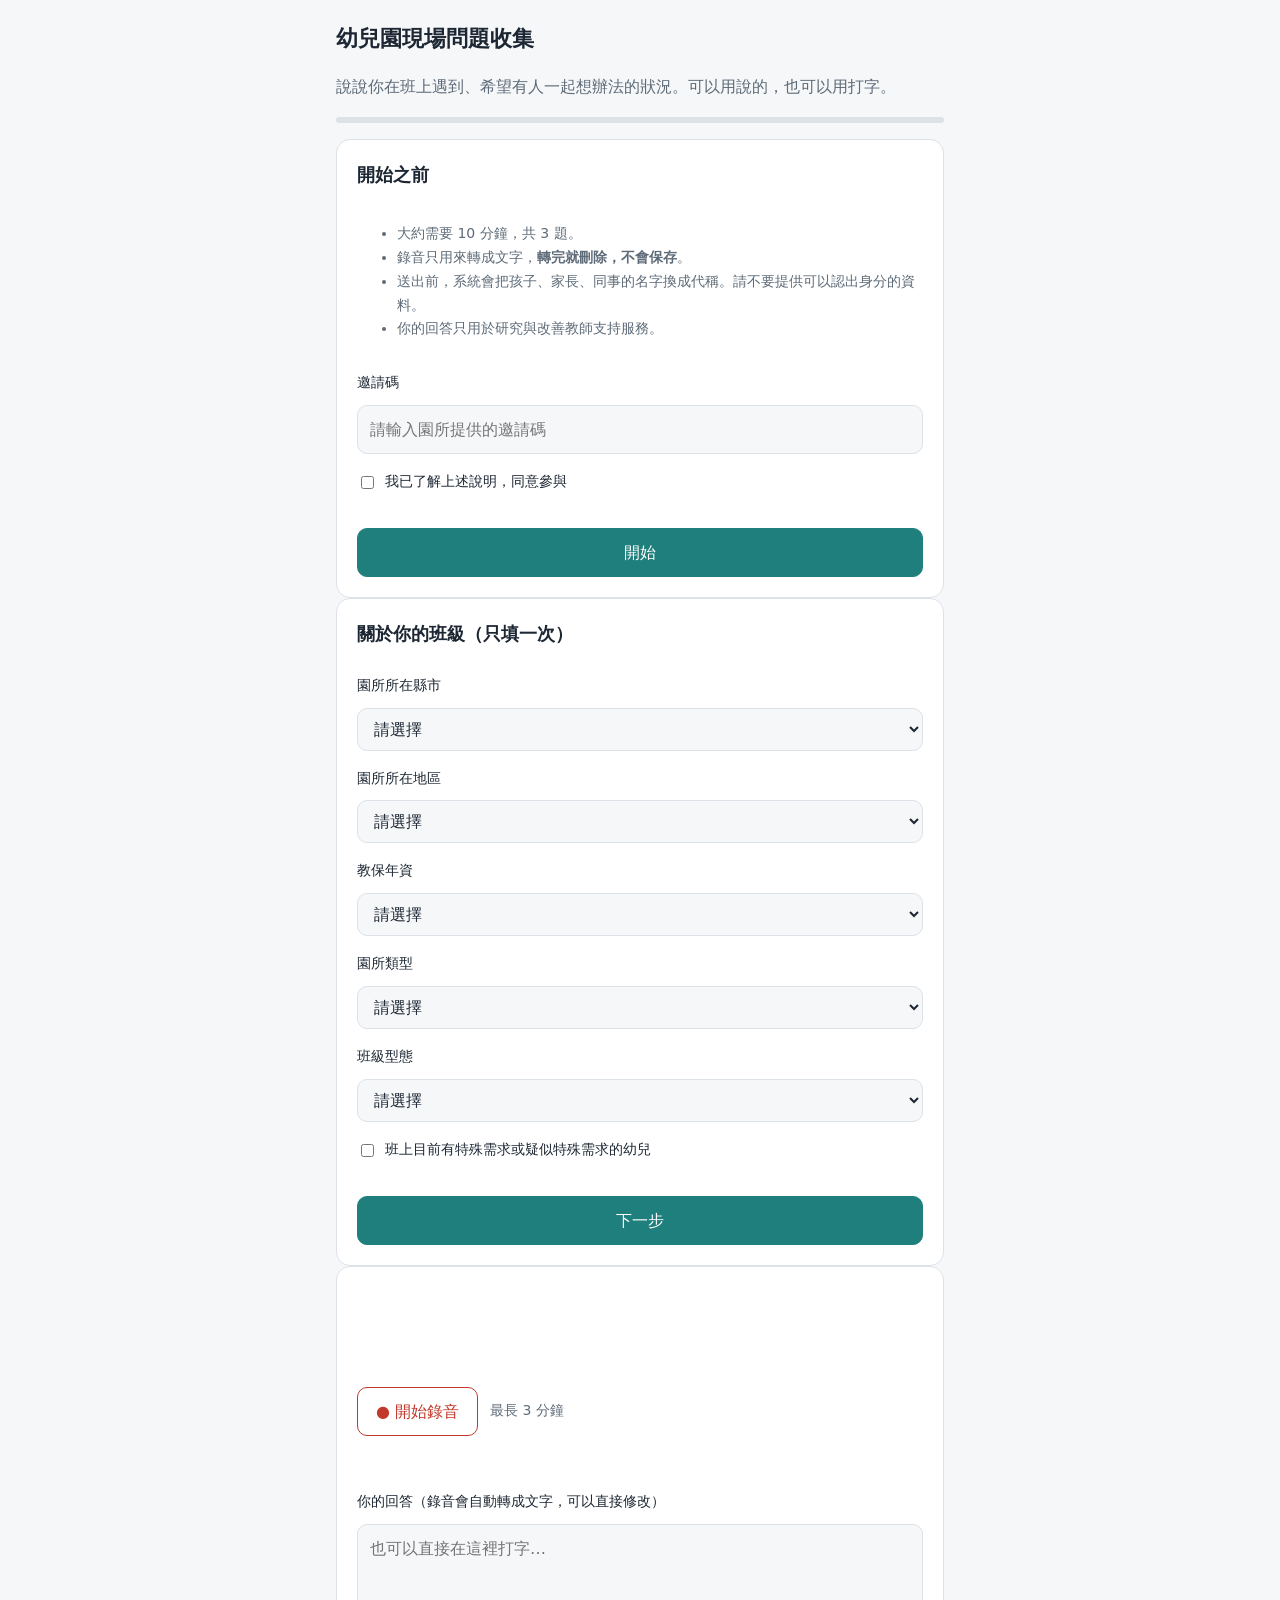
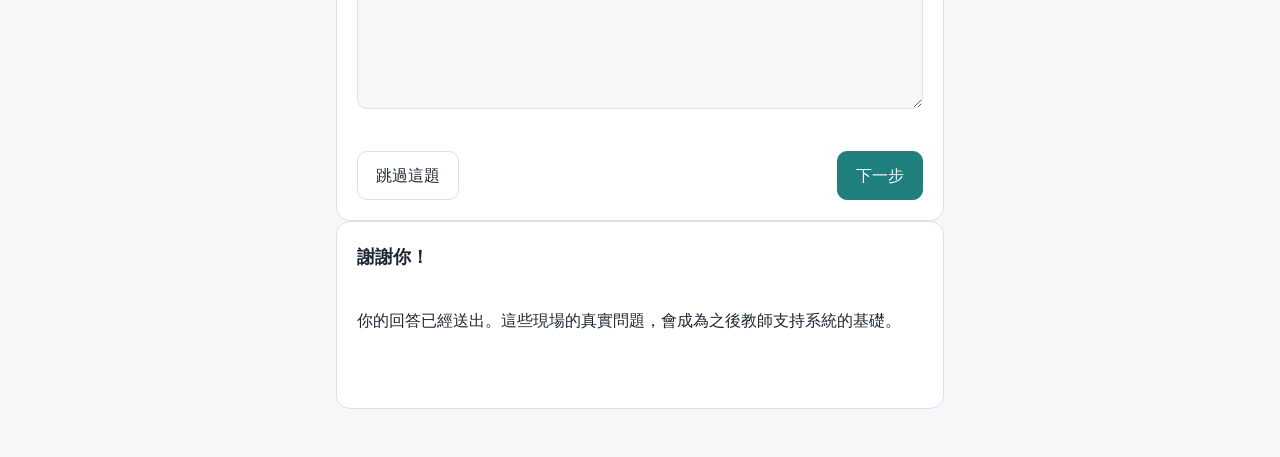
==== web/index.html @ 1ab9aeee "不讓搜尋引擎收錄問卷頁面 Co-Authored-By: Claude Opus 5.5 <noreply@anthropic.com> Claude-Session: https://claude." ====
<!doctype html>
<html lang="zh-Hant-TW">
<head>
<meta charset="utf-8">
<meta name="viewport" content="width=device-width, initial-scale=1">
<meta name="robots" content="noindex, nofollow">
<title>幼兒園現場問題收集</title>
<link rel="stylesheet" href="style.css">
</head>
<body>
<main id="app" class="wrap">
  <header class="top">
    <h1>幼兒園現場問題收集</h1>
    <p class="muted">說說你在班上遇到、希望有人一起想辦法的狀況。可以用說的，也可以用打字。</p>
    <div class="progress" aria-hidden="true"><div id="bar"></div></div>
  </header>

  <!-- 1. 邀請碼與同意 -->
  <section id="s-consent" class="card">
    <h2>開始之前</h2>
    <ul class="muted small">
      <li>大約需要 10 分鐘，共 3 題。</li>
      <li>錄音只用來轉成文字，<b>轉完就刪除，不會保存</b>。</li>
      <li>送出前，系統會把孩子、家長、同事的名字換成代稱。請不要提供可以認出身分的資料。</li>
      <li>你的回答只用於研究與改善教師支持服務。</li>
    </ul>
    <label for="code">邀請碼</label>
    <input id="code" autocomplete="off" placeholder="請輸入園所提供的邀請碼">
    <label class="check"><input type="checkbox" id="agree"> 我已了解上述說明，同意參與</label>
    <p class="err" id="e-consent"></p>
    <button class="primary" id="b-consent" type="button">開始</button>
  </section>

  <!-- 2. 背景資料 -->
  <section id="s-bg" class="card" hidden>
    <h2>關於你的班級（只填一次）</h2>
    <label for="city">園所所在縣市</label>
    <select id="city"></select>
    <label for="area">園所所在地區</label>
    <select id="area"><option value="">請選擇</option><option>都會區</option><option>一般鄉鎮</option><option>偏鄉或離島</option></select>
    <label for="years">教保年資</label>
    <select id="years"><option value="">請選擇</option><option>未滿 2 年</option><option>2–5 年</option><option>6–10 年</option><option>11–20 年</option><option>20 年以上</option></select>
    <label for="type">園所類型</label>
    <select id="type"><option value="">請選擇</option><option>公立</option><option>非營利</option><option>準公共</option><option>私立</option></select>
    <label for="cls">班級型態</label>
    <select id="cls"><option value="">請選擇</option><option>幼幼班</option><option>小班</option><option>中班</option><option>大班</option><option>混齡班</option></select>
    <label class="check"><input type="checkbox" id="sen"> 班上目前有特殊需求或疑似特殊需求的幼兒</label>
    <p class="err" id="e-bg"></p>
    <button class="primary" id="b-bg" type="button">下一步</button>
  </section>

  <!-- 3. 題目 -->
  <section id="s-q" class="card" hidden>
    <p class="muted small" id="q-num"></p>
    <h2 id="q-text"></h2>
    <p class="muted small" id="q-hint"></p>

    <div class="rec">
      <button id="b-rec" class="rec-btn" type="button" aria-pressed="false">● 開始錄音</button>
      <span id="rec-time" class="muted small">最長 3 分鐘</span>
    </div>
    <p class="muted small" id="rec-status" aria-live="polite"></p>

    <label for="answer">你的回答（錄音會自動轉成文字，可以直接修改）</label>
    <textarea id="answer" rows="6" placeholder="也可以直接在這裡打字…"></textarea>

    <div id="fu" hidden>
      <div class="fu-box">
        <p class="small"><b>想再多了解一點：</b></p>
        <ol id="fu-list"></ol>
        <label for="fu-answer">補充回答（打字或再錄一段）</label>
        <textarea id="fu-answer" rows="4"></textarea>
        <div class="rec">
          <button id="b-rec2" class="rec-btn small-btn" type="button" aria-pressed="false">● 錄音補充</button>
          <span id="rec-time2" class="muted small"></span>
        </div>
      </div>
    </div>

    <p class="err" id="e-q"></p>
    <div class="row">
      <button class="ghost" id="b-skip" type="button">跳過這題</button>
      <button class="primary" id="b-next" type="button">下一步</button>
    </div>
  </section>

  <!-- 4. 完成 -->
  <section id="s-done" class="card" hidden>
    <h2>謝謝你！</h2>
    <p>你的回答已經送出。這些現場的真實問題，會成為之後教師支持系統的基礎。</p>
    <p class="muted small" id="done-id"></p>
  </section>
</main>
<script src="config.js"></script>
<script src="app.js"></script>
</body>
</html>
---- web/style.css ----
:root{--bg:#f5f7f9;--card:#fff;--ink:#1d2733;--muted:#5e6b78;--line:#dce2e8;--accent:#1e7f7d;--accent-soft:#e2f2f1;--err:#b23a3a;--rec:#c0392b}
@media (prefers-color-scheme:dark){:root{--bg:#121820;--card:#1a222c;--ink:#e3e8ee;--muted:#9aa7b4;--line:#2b3644;--accent:#5bc0bb;--accent-soft:#17302f;--err:#ee8a8a;--rec:#e86b5f;color-scheme:dark}}
*{box-sizing:border-box}
body{margin:0;background:var(--bg);color:var(--ink);font-family:"Noto Sans TC","PingFang TC","Microsoft JhengHei",system-ui,sans-serif;font-size:16px;line-height:1.7}
.wrap{max-width:640px;margin:0 auto;padding:20px max(16px,env(safe-area-inset-left)) 48px max(16px,env(safe-area-inset-right))}
h1{font-size:22px;margin:0 0 4px}
h2{font-size:18px;margin:0 0 8px;text-wrap:balance}
.muted{color:var(--muted)} .small{font-size:14px}
.top{margin-bottom:16px}
.progress{height:6px;background:var(--line);border-radius:3px;margin-top:12px;overflow:hidden}
#bar{height:100%;width:0;background:var(--accent);transition:width .3s}
.card{background:var(--card);border:1px solid var(--line);border-radius:14px;padding:20px;display:flex;flex-direction:column;gap:10px}
label{font-size:14px;font-weight:500;margin-top:6px}
input,select,textarea{font:inherit;width:100%;padding:10px 12px;border:1px solid var(--line);border-radius:10px;background:var(--bg);color:var(--ink)}
textarea{resize:vertical}
.check{display:flex;gap:8px;align-items:flex-start;font-weight:400}
.check input{width:auto;margin-top:6px}
button{font:inherit;cursor:pointer;border-radius:10px;padding:10px 18px;border:1px solid var(--line);background:var(--card);color:var(--ink)}
button:disabled{opacity:.5;cursor:not-allowed}
button:focus-visible,input:focus-visible,select:focus-visible,textarea:focus-visible{outline:2px solid var(--accent);outline-offset:2px}
.primary{background:var(--accent);border-color:var(--accent);color:#fff;font-weight:500}
.ghost{background:transparent}
.row{display:flex;justify-content:space-between;gap:12px;margin-top:8px}
.rec{display:flex;align-items:center;gap:12px;flex-wrap:wrap;margin-top:6px}
.rec-btn{border-color:var(--rec);color:var(--rec);font-weight:500}
.rec-btn[aria-pressed="true"]{background:var(--rec);color:#fff}
.small-btn{padding:6px 12px;font-size:14px}
.fu-box{background:var(--accent-soft);border-radius:10px;padding:12px 14px;display:flex;flex-direction:column;gap:6px}
.fu-box ol{margin:0;padding-left:20px}
.err{color:var(--err);font-size:14px;min-height:1em;margin:0}
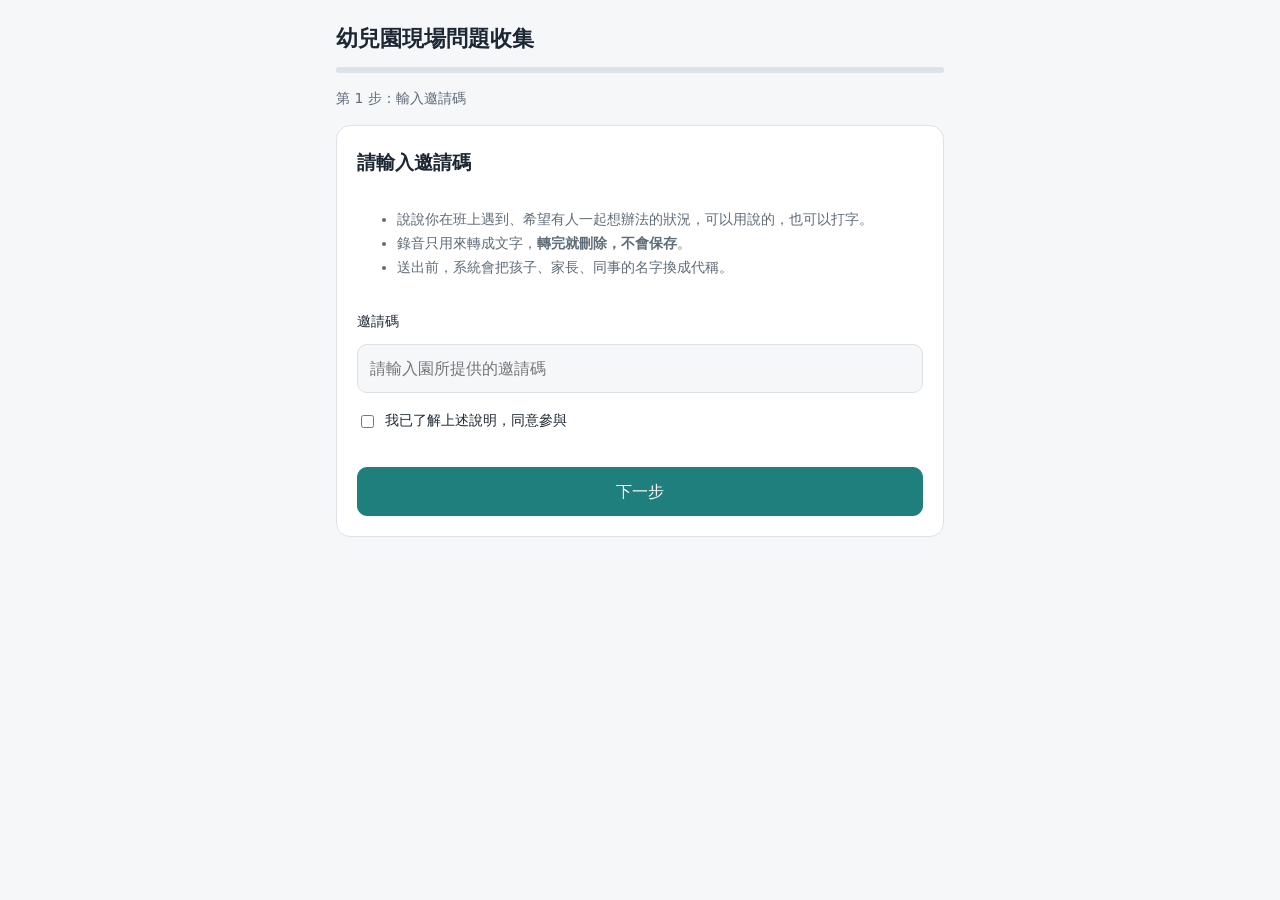
==== commit f7599d0d: "收集頁改為分頁流程：邀請碼→逐題（錄音覆蓋視窗）→送出前確認與加錄 Co-Authored-By: Claude Opus 5.5 <noreply@anthropic.com> Claude-Ses" ====
--- a/web/index.html
+++ b/web/index.html
@@ -8,89 +8,101 @@
 <link rel="stylesheet" href="style.css">
 </head>
 <body>
-<main id="app" class="wrap">
+<main class="wrap">
   <header class="top">
     <h1>幼兒園現場問題收集</h1>
-    <p class="muted">說說你在班上遇到、希望有人一起想辦法的狀況。可以用說的，也可以用打字。</p>
     <div class="progress" aria-hidden="true"><div id="bar"></div></div>
+    <p class="muted small" id="stepLabel"></p>
   </header>
 
-  <!-- 1. 邀請碼與同意 -->
-  <section id="s-consent" class="card">
-    <h2>開始之前</h2>
+  <!-- 第 1 頁：邀請碼與同意 -->
+  <section id="s-code" class="card">
+    <h2>請輸入邀請碼</h2>
     <ul class="muted small">
-      <li>大約需要 10 分鐘，共 3 題。</li>
+      <li>說說你在班上遇到、希望有人一起想辦法的狀況，可以用說的，也可以打字。</li>
       <li>錄音只用來轉成文字，<b>轉完就刪除，不會保存</b>。</li>
-      <li>送出前，系統會把孩子、家長、同事的名字換成代稱。請不要提供可以認出身分的資料。</li>
-      <li>你的回答只用於研究與改善教師支持服務。</li>
+      <li>送出前，系統會把孩子、家長、同事的名字換成代稱。</li>
     </ul>
     <label for="code">邀請碼</label>
     <input id="code" autocomplete="off" placeholder="請輸入園所提供的邀請碼">
     <label class="check"><input type="checkbox" id="agree"> 我已了解上述說明，同意參與</label>
-    <p class="err" id="e-consent"></p>
-    <button class="primary" id="b-consent" type="button">開始</button>
+    <p class="err" id="e-code"></p>
+    <button class="primary" id="b-code" type="button">下一步</button>
   </section>
 
-  <!-- 2. 背景資料 -->
-  <section id="s-bg" class="card" hidden>
-    <h2>關於你的班級（只填一次）</h2>
-    <label for="city">園所所在縣市</label>
-    <select id="city"></select>
-    <label for="area">園所所在地區</label>
-    <select id="area"><option value="">請選擇</option><option>都會區</option><option>一般鄉鎮</option><option>偏鄉或離島</option></select>
-    <label for="years">教保年資</label>
-    <select id="years"><option value="">請選擇</option><option>未滿 2 年</option><option>2–5 年</option><option>6–10 年</option><option>11–20 年</option><option>20 年以上</option></select>
-    <label for="type">園所類型</label>
-    <select id="type"><option value="">請選擇</option><option>公立</option><option>非營利</option><option>準公共</option><option>私立</option></select>
-    <label for="cls">班級型態</label>
-    <select id="cls"><option value="">請選擇</option><option>幼幼班</option><option>小班</option><option>中班</option><option>大班</option><option>混齡班</option></select>
-    <label class="check"><input type="checkbox" id="sen"> 班上目前有特殊需求或疑似特殊需求的幼兒</label>
-    <p class="err" id="e-bg"></p>
-    <button class="primary" id="b-bg" type="button">下一步</button>
-  </section>
-
-  <!-- 3. 題目 -->
+  <!-- 第 2 頁起：一題一頁 -->
   <section id="s-q" class="card" hidden>
     <p class="muted small" id="q-num"></p>
     <h2 id="q-text"></h2>
     <p class="muted small" id="q-hint"></p>
 
-    <div class="rec">
-      <button id="b-rec" class="rec-btn" type="button" aria-pressed="false">● 開始錄音</button>
-      <span id="rec-time" class="muted small">最長 3 分鐘</span>
-    </div>
-    <p class="muted small" id="rec-status" aria-live="polite"></p>
+    <button class="mic" id="b-mic" type="button"><span aria-hidden="true">🎤</span> 用說的回答</button>
+    <label for="answer">你的回答 <span class="muted small">（錄音轉好的文字會放在這裡，可以直接修改，也可以打字）</span></label>
+    <textarea id="answer" rows="7" placeholder="也可以直接在這裡打字…"></textarea>
+    <p class="muted small" id="q-status" aria-live="polite"></p>
 
-    <label for="answer">你的回答（錄音會自動轉成文字，可以直接修改）</label>
-    <textarea id="answer" rows="6" placeholder="也可以直接在這裡打字…"></textarea>
-
-    <div id="fu" hidden>
-      <div class="fu-box">
-        <p class="small"><b>想再多了解一點：</b></p>
-        <ol id="fu-list"></ol>
-        <label for="fu-answer">補充回答（打字或再錄一段）</label>
-        <textarea id="fu-answer" rows="4"></textarea>
-        <div class="rec">
-          <button id="b-rec2" class="rec-btn small-btn" type="button" aria-pressed="false">● 錄音補充</button>
-          <span id="rec-time2" class="muted small"></span>
-        </div>
-      </div>
+    <div id="fu" class="fu-box" hidden>
+      <p class="small"><b>想再多了解一點：</b></p>
+      <ol id="fu-list"></ol>
+      <button class="mic small-btn" id="b-mic2" type="button"><span aria-hidden="true">🎤</span> 用說的補充</button>
+      <label for="fu-answer">補充回答</label>
+      <textarea id="fu-answer" rows="4"></textarea>
     </div>
 
     <p class="err" id="e-q"></p>
     <div class="row">
-      <button class="ghost" id="b-skip" type="button">跳過這題</button>
-      <button class="primary" id="b-next" type="button">下一步</button>
+      <button class="ghost" id="b-prev" type="button">上一題</button>
+      <span class="spacer"></span>
+      <button class="ghost" id="b-skip" type="button">跳過</button>
+      <button class="primary" id="b-next" type="button">下一題</button>
     </div>
   </section>
 
-  <!-- 4. 完成 -->
+  <!-- 確認頁：看自己的回答、修改、加題、送出 -->
+  <section id="s-review" class="card" hidden>
+    <h2>送出前，確認一下你的回答</h2>
+    <p class="muted small">可以點「修改」回去調整，也可以再新增一個想分享的狀況。</p>
+    <div id="reviewList" class="review-list"></div>
+    <button class="ghost add" id="b-add" type="button">＋ 再新增一個問題</button>
+
+    <h3>關於你的班級</h3>
+    <div class="grid2">
+      <div><label for="city">園所所在縣市</label><select id="city"></select></div>
+      <div><label for="area">地區</label><select id="area"><option value="">請選擇</option><option>都會區</option><option>一般鄉鎮</option><option>偏鄉或離島</option></select></div>
+      <div><label for="years">教保年資</label><select id="years"><option value="">請選擇</option><option>未滿 2 年</option><option>2–5 年</option><option>6–10 年</option><option>11–20 年</option><option>20 年以上</option></select></div>
+      <div><label for="type">園所類型</label><select id="type"><option value="">請選擇</option><option>公立</option><option>非營利</option><option>準公共</option><option>私立</option></select></div>
+      <div><label for="cls">班級型態</label><select id="cls"><option value="">請選擇</option><option>幼幼班</option><option>小班</option><option>中班</option><option>大班</option><option>混齡班</option></select></div>
+    </div>
+    <label class="check"><input type="checkbox" id="sen"> 班上目前有特殊需求或疑似特殊需求的幼兒</label>
+    <p class="err" id="e-review"></p>
+    <button class="primary" id="b-submit" type="button">確認送出</button>
+  </section>
+
+  <!-- 完成 -->
   <section id="s-done" class="card" hidden>
     <h2>謝謝你！</h2>
     <p>你的回答已經送出。這些現場的真實問題，會成為之後教師支持系統的基礎。</p>
     <p class="muted small" id="done-id"></p>
   </section>
 </main>
+
+<!-- 錄音覆蓋視窗 -->
+<div id="rec" class="overlay" hidden role="dialog" aria-modal="true" aria-labelledby="rec-title">
+  <div class="rec-card">
+    <h2 id="rec-title">錄音中</h2>
+    <p class="muted small" id="rec-q"></p>
+    <div class="rec-dot" id="rec-dot" aria-hidden="true"></div>
+    <div class="rec-time" id="rec-time">0:00</div>
+    <p class="muted small" id="rec-left">最長 3 分鐘</p>
+    <div class="meter" aria-hidden="true"><div id="rec-level"></div></div>
+    <p class="small" id="rec-msg" aria-live="assertive">說完請按「停止並轉文字」</p>
+    <div class="rec-actions">
+      <button class="ghost" id="rec-cancel" type="button">取消</button>
+      <button class="stop" id="rec-stop" type="button">■ 停止並轉文字</button>
+    </div>
+  </div>
+</div>
+
 <script src="config.js"></script>
 <script src="app.js"></script>
 </body>
--- a/web/style.css
+++ b/web/style.css
@@ -1,13 +1,15 @@
-:root{--bg:#f5f7f9;--card:#fff;--ink:#1d2733;--muted:#5e6b78;--line:#dce2e8;--accent:#1e7f7d;--accent-soft:#e2f2f1;--err:#b23a3a;--rec:#c0392b}
-@media (prefers-color-scheme:dark){:root{--bg:#121820;--card:#1a222c;--ink:#e3e8ee;--muted:#9aa7b4;--line:#2b3644;--accent:#5bc0bb;--accent-soft:#17302f;--err:#ee8a8a;--rec:#e86b5f;color-scheme:dark}}
+:root{--bg:#f5f7f9;--card:#fff;--ink:#1d2733;--muted:#5e6b78;--line:#dce2e8;--accent:#1e7f7d;--accent-soft:#e2f2f1;--err:#b23a3a;--rec:#c0392b;--shade:rgba(15,22,30,.72)}
+@media (prefers-color-scheme:dark){:root{--bg:#121820;--card:#1a222c;--ink:#e3e8ee;--muted:#9aa7b4;--line:#2b3644;--accent:#5bc0bb;--accent-soft:#17302f;--err:#ee8a8a;--rec:#e86b5f;--shade:rgba(0,0,0,.78);color-scheme:dark}}
 *{box-sizing:border-box}
+[hidden]{display:none!important}
 body{margin:0;background:var(--bg);color:var(--ink);font-family:"Noto Sans TC","PingFang TC","Microsoft JhengHei",system-ui,sans-serif;font-size:16px;line-height:1.7}
-.wrap{max-width:640px;margin:0 auto;padding:20px max(16px,env(safe-area-inset-left)) 48px max(16px,env(safe-area-inset-right))}
+.wrap{max-width:640px;margin:0 auto;padding:20px max(16px,env(safe-area-inset-right)) 48px max(16px,env(safe-area-inset-left))}
 h1{font-size:22px;margin:0 0 4px}
-h2{font-size:18px;margin:0 0 8px;text-wrap:balance}
+h2{font-size:19px;margin:0 0 6px;text-wrap:balance}
+h3{font-size:16px;margin:18px 0 4px}
 .muted{color:var(--muted)} .small{font-size:14px}
-.top{margin-bottom:16px}
-.progress{height:6px;background:var(--line);border-radius:3px;margin-top:12px;overflow:hidden}
+.top{margin-bottom:14px}
+.progress{height:6px;background:var(--line);border-radius:3px;margin-top:10px;overflow:hidden}
 #bar{height:100%;width:0;background:var(--accent);transition:width .3s}
 .card{background:var(--card);border:1px solid var(--line);border-radius:14px;padding:20px;display:flex;flex-direction:column;gap:10px}
 label{font-size:14px;font-weight:500;margin-top:6px}
@@ -20,11 +22,37 @@
 button:focus-visible,input:focus-visible,select:focus-visible,textarea:focus-visible{outline:2px solid var(--accent);outline-offset:2px}
 .primary{background:var(--accent);border-color:var(--accent);color:#fff;font-weight:500}
 .ghost{background:transparent}
-.row{display:flex;justify-content:space-between;gap:12px;margin-top:8px}
-.rec{display:flex;align-items:center;gap:12px;flex-wrap:wrap;margin-top:6px}
-.rec-btn{border-color:var(--rec);color:var(--rec);font-weight:500}
-.rec-btn[aria-pressed="true"]{background:var(--rec);color:#fff}
-.small-btn{padding:6px 12px;font-size:14px}
+.row{display:flex;align-items:center;gap:10px;margin-top:8px;flex-wrap:wrap}
+.spacer{flex:1}
+.mic{align-self:flex-start;border:2px solid var(--rec);color:var(--rec);font-weight:600;padding:12px 22px;font-size:17px;border-radius:999px;margin-top:4px}
+.mic.small-btn{padding:6px 14px;font-size:14px;border-width:1px}
 .fu-box{background:var(--accent-soft);border-radius:10px;padding:12px 14px;display:flex;flex-direction:column;gap:6px}
 .fu-box ol{margin:0;padding-left:20px}
 .err{color:var(--err);font-size:14px;min-height:1em;margin:0}
+.grid2{display:grid;grid-template-columns:1fr 1fr;gap:4px 12px}
+@media (max-width:480px){.grid2{grid-template-columns:1fr}}
+.review-list{display:flex;flex-direction:column;gap:10px}
+.rv{border:1px solid var(--line);border-radius:12px;padding:12px 14px;background:var(--bg)}
+.rv-head{display:flex;gap:8px;align-items:baseline;justify-content:space-between}
+.rv-q{font-weight:600;font-size:15px}
+.rv-a{white-space:pre-wrap;margin:6px 0 0;font-size:15px}
+.rv-fu{margin-top:6px;font-size:14px;color:var(--muted);white-space:pre-wrap}
+.badge{font-size:12px;border:1px solid var(--line);border-radius:999px;padding:0 8px;color:var(--muted);white-space:nowrap}
+.rv-actions{display:flex;gap:8px;margin-top:8px}
+.rv-actions button{padding:4px 12px;font-size:14px}
+.add{border-style:dashed;align-self:flex-start}
+/* 錄音覆蓋視窗 */
+.overlay{position:fixed;inset:0;background:var(--shade);display:flex;align-items:center;justify-content:center;padding:max(16px,env(safe-area-inset-top)) 16px max(16px,env(safe-area-inset-bottom));z-index:50}
+.overlay[hidden]{display:none}
+.rec-card{background:var(--card);border-radius:20px;padding:28px 22px;width:100%;max-width:420px;text-align:center;display:flex;flex-direction:column;align-items:center;gap:6px}
+.rec-dot{width:84px;height:84px;border-radius:50%;background:var(--rec);margin:10px 0 4px}
+.rec-dot.busy{background:var(--accent)}
+@media (prefers-reduced-motion:no-preference){.rec-dot.on{animation:pulse 1.2s ease-in-out infinite}.rec-dot.busy{animation:spin 1s linear infinite;border:6px solid var(--accent-soft);border-top-color:var(--accent);background:transparent}}
+@keyframes pulse{50%{transform:scale(.86);opacity:.75}}
+@keyframes spin{to{transform:rotate(360deg)}}
+.rec-time{font-size:38px;font-weight:600;font-variant-numeric:tabular-nums}
+.meter{width:100%;height:8px;background:var(--line);border-radius:4px;overflow:hidden;margin:6px 0}
+#rec-level{height:100%;width:0;background:var(--rec);transition:width .08s}
+.rec-actions{display:flex;gap:10px;margin-top:10px;width:100%}
+.rec-actions button{flex:1;white-space:nowrap;padding:12px 10px}
+.stop{background:var(--rec);border-color:var(--rec);color:#fff;font-weight:600}
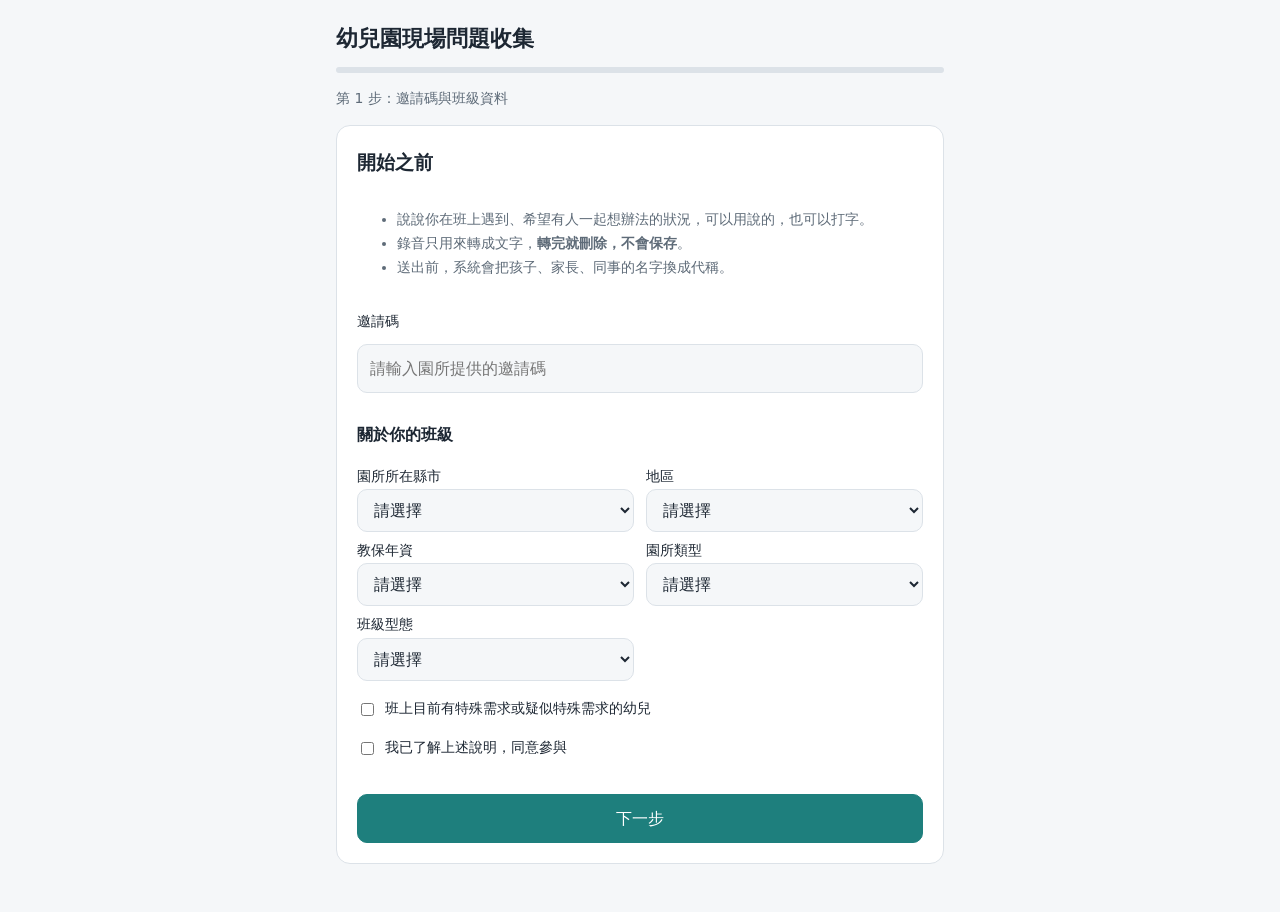
==== commit b4e6d682: "班級背景移到第一頁，與邀請碼一起填 Co-Authored-By: Claude Opus 5.5 <noreply@anthropic.com> Claude-Session: https://cl" ====
--- a/web/index.html
+++ b/web/index.html
@@ -17,7 +17,7 @@
 
   <!-- 第 1 頁：邀請碼與同意 -->
   <section id="s-code" class="card">
-    <h2>請輸入邀請碼</h2>
+    <h2>開始之前</h2>
     <ul class="muted small">
       <li>說說你在班上遇到、希望有人一起想辦法的狀況，可以用說的，也可以打字。</li>
       <li>錄音只用來轉成文字，<b>轉完就刪除，不會保存</b>。</li>
@@ -25,6 +25,15 @@
     </ul>
     <label for="code">邀請碼</label>
     <input id="code" autocomplete="off" placeholder="請輸入園所提供的邀請碼">
+    <h3>關於你的班級</h3>
+    <div class="grid2">
+      <div><label for="city">園所所在縣市</label><select id="city"></select></div>
+      <div><label for="area">地區</label><select id="area"><option value="">請選擇</option><option>都會區</option><option>一般鄉鎮</option><option>偏鄉或離島</option></select></div>
+      <div><label for="years">教保年資</label><select id="years"><option value="">請選擇</option><option>未滿 2 年</option><option>2–5 年</option><option>6–10 年</option><option>11–20 年</option><option>20 年以上</option></select></div>
+      <div><label for="type">園所類型</label><select id="type"><option value="">請選擇</option><option>公立</option><option>非營利</option><option>準公共</option><option>私立</option></select></div>
+      <div><label for="cls">班級型態</label><select id="cls"><option value="">請選擇</option><option>幼幼班</option><option>小班</option><option>中班</option><option>大班</option><option>混齡班</option></select></div>
+    </div>
+    <label class="check"><input type="checkbox" id="sen"> 班上目前有特殊需求或疑似特殊需求的幼兒</label>
     <label class="check"><input type="checkbox" id="agree"> 我已了解上述說明，同意參與</label>
     <p class="err" id="e-code"></p>
     <button class="primary" id="b-code" type="button">下一步</button>
@@ -65,15 +74,6 @@
     <div id="reviewList" class="review-list"></div>
     <button class="ghost add" id="b-add" type="button">＋ 再新增一個問題</button>
 
-    <h3>關於你的班級</h3>
-    <div class="grid2">
-      <div><label for="city">園所所在縣市</label><select id="city"></select></div>
-      <div><label for="area">地區</label><select id="area"><option value="">請選擇</option><option>都會區</option><option>一般鄉鎮</option><option>偏鄉或離島</option></select></div>
-      <div><label for="years">教保年資</label><select id="years"><option value="">請選擇</option><option>未滿 2 年</option><option>2–5 年</option><option>6–10 年</option><option>11–20 年</option><option>20 年以上</option></select></div>
-      <div><label for="type">園所類型</label><select id="type"><option value="">請選擇</option><option>公立</option><option>非營利</option><option>準公共</option><option>私立</option></select></div>
-      <div><label for="cls">班級型態</label><select id="cls"><option value="">請選擇</option><option>幼幼班</option><option>小班</option><option>中班</option><option>大班</option><option>混齡班</option></select></div>
-    </div>
-    <label class="check"><input type="checkbox" id="sen"> 班上目前有特殊需求或疑似特殊需求的幼兒</label>
     <p class="err" id="e-review"></p>
     <button class="primary" id="b-submit" type="button">確認送出</button>
   </section>
